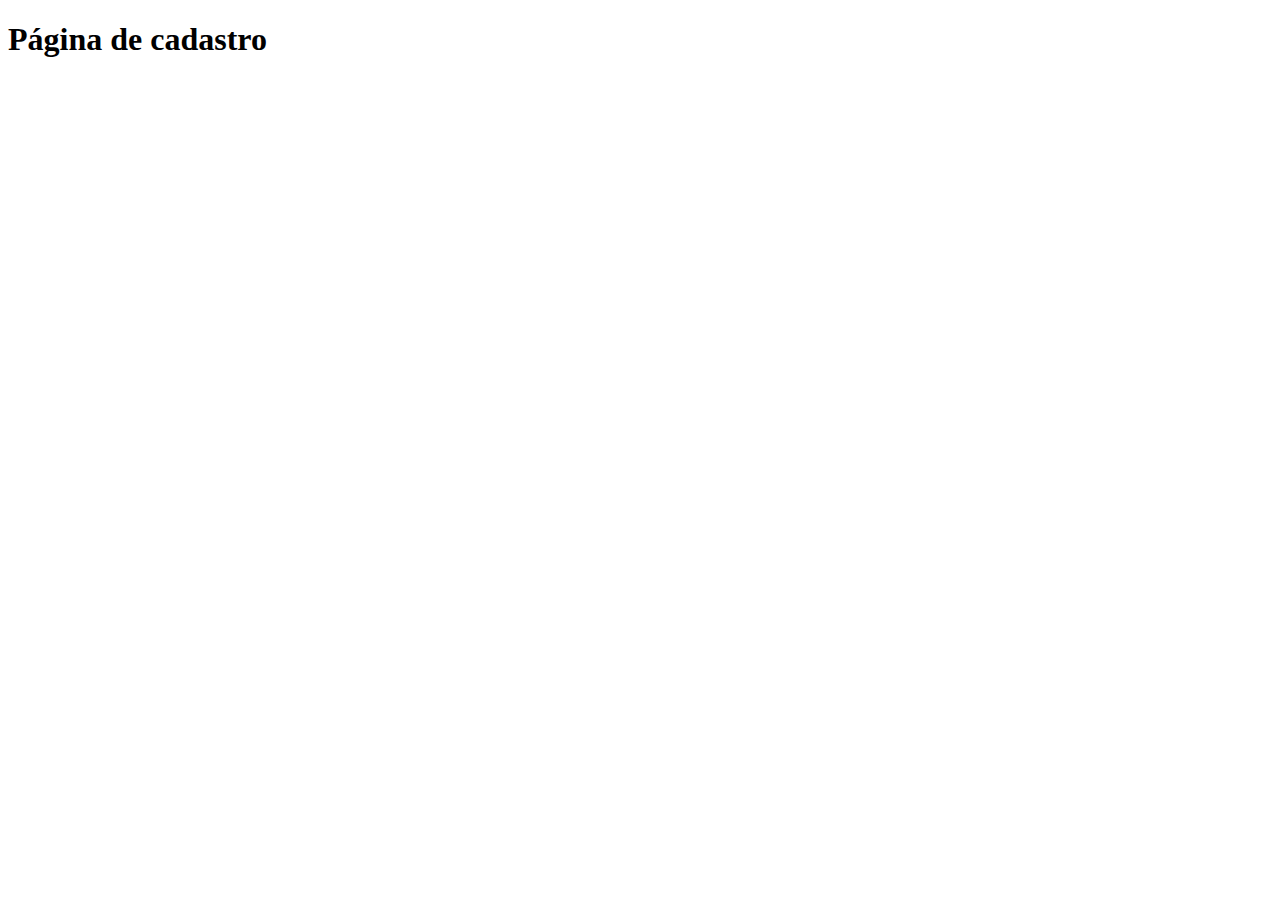
==== cadastro.html @ 09f773d8 "Menu and banner creation" ====
<!DOCTYPE html>
<html lang="en">
<head>
    <meta charset="UTF-8">
    <meta http-equiv="X-UA-Compatible" content="IE=edge">
    <meta name="viewport" content="width=device-width, initial-scale=1.0">
    <title>Cadastro</title>
</head>
<body>
    <h1>Página de cadastro</h1>
    
</body>
</html>
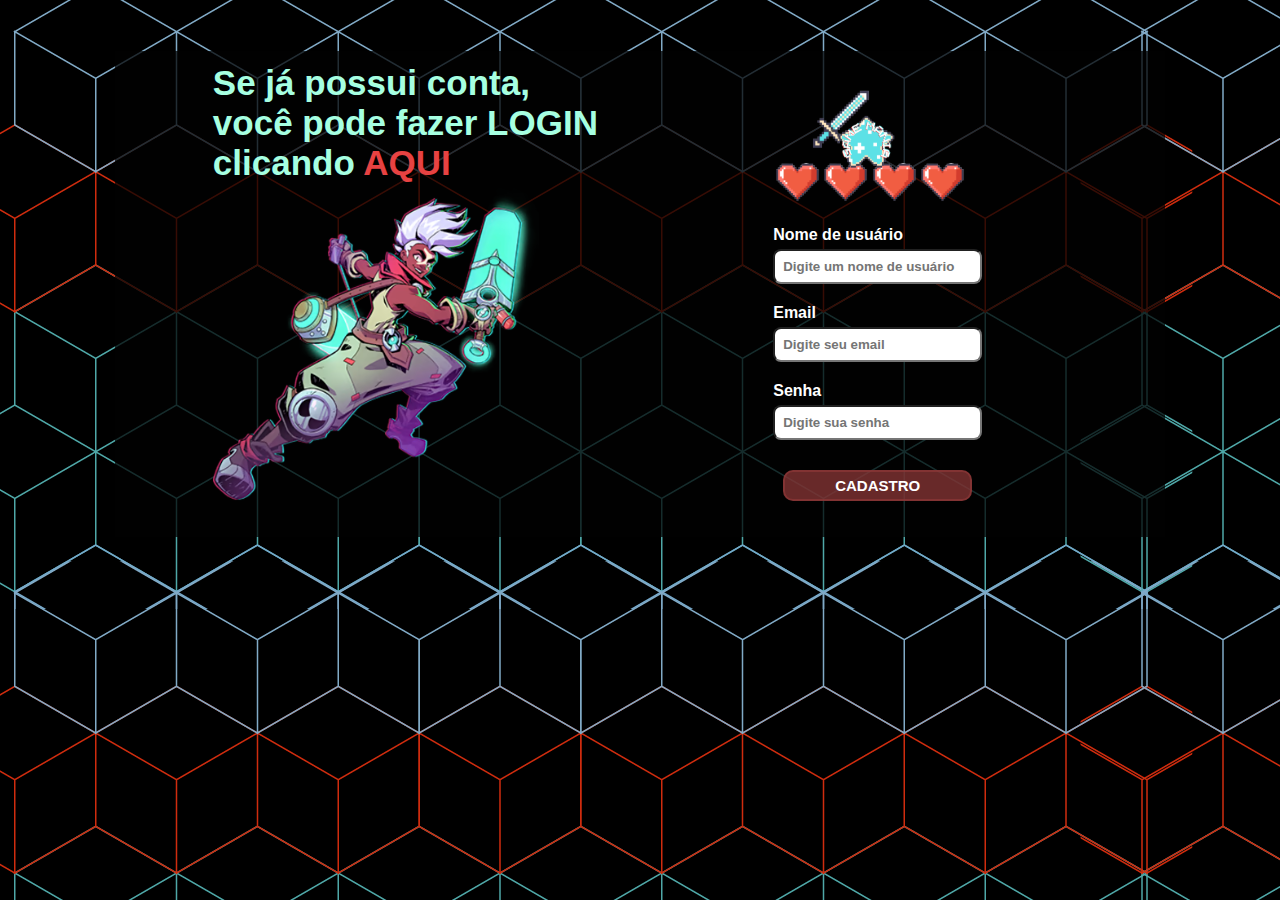
==== commit 1762e31e: "Finalizacao da pagina de login e cadastro" ====
--- a/cadastro.html
+++ b/cadastro.html
@@ -1,13 +1,38 @@
 <!DOCTYPE html>
-<html lang="en">
+<html lang="pt-br">
 <head>
     <meta charset="UTF-8">
-    <meta http-equiv="X-UA-Compatible" content="IE=edge">
     <meta name="viewport" content="width=device-width, initial-scale=1.0">
-    <title>Cadastro</title>
+    <link rel="stylesheet" href="style-cadastro.css">
+    <script src="index.js"></script>
+    <title>Cadastro Game Mania</title>
 </head>
 <body>
-    <h1>Página de cadastro</h1>
-    
+    <form onsubmit="return submitform(event)">
+        <div class="cadastro"> 
+            <div class="cadastro-visual">
+                <picture>
+                    <h1>Se já possui conta, 
+                        <br>
+                        você pode fazer LOGIN 
+                        <br>
+                        clicando <a href="login.html" id="text-lnk">AQUI</a></h1>
+                    <img src="img/ekko-img.svg" alt="">
+                </picture>
+            </div>
+        
+            <div class="cadastro-info">
+                <picture>
+                    <img src="img/game-mania-team.svg" alt="" id="gamemania-team-img">
+                </picture>
+                <div class="cadastro-info cadastro-info-box">
+                    Nome de usuário<input type="text" name="nome-usuario" placeholder="Digite um nome de usuário" required>
+                    Email<input type="email" name="email" placeholder="Digite seu email" required>
+                    Senha<input type="password" name="password" placeholder="Digite sua senha" required>
+                    <input type="submit" value="CADASTRO" id="cadastro-btn">
+                </div>
+            </div>
+        </div>
+    </form>
 </body>
 </html>--- a/style-cadastro.css
+++ b/style-cadastro.css
@@ -0,0 +1,78 @@
+*{
+    margin: 0;
+    font-family: sans-serif;
+}
+
+body{
+    background-color: black;
+    background-image: url(img/bakcground-login-cadastro.png);
+}
+
+.cadastro{
+    background-color: rgba(2, 2, 2, 0.74);
+    color: white;
+    display: flex;
+    align-items: center;
+    justify-content: space-around;
+    margin-top: 4%;
+    margin-left: 9%;
+    margin-right: 9%;
+}
+
+.cadastro-visual{
+    padding: 12px;
+    color: rgb(166, 255, 225);
+    font-size: 24px;
+    font-style: normal;
+}
+
+.cadastro-info{
+    margin-right: 10%;
+    display: flex;
+    flex-direction: column;
+}
+
+.cadastro-info .cadastro-info-box{
+    display: flex;
+    font-weight: bold;
+    margin: -8px;
+}
+
+.cadastro-info .cadastro-info-box input{
+    font-weight: bold;
+    border-radius: 8px;
+    margin-top: 5px;
+    margin-bottom: 20px;
+    padding: 8px;
+}
+
+h1{
+    font-size: 35px;
+}
+
+#text-lnk{
+    text-decoration: none;
+    color: rgb(231, 66, 66);
+}
+
+#text-lnk:hover{
+    color: rgb(161, 224, 248);
+}
+
+#gamemania-team-img{
+    margin-bottom: 22px;
+    margin-left: -5%;
+}
+
+#cadastro-btn{
+    cursor: pointer;
+    background-color: rgba(139, 55, 55, 0.747);
+    color: white;
+    font-weight: bold;
+    border-radius: 10px;
+    border-style: solid;
+    border-color: rgba(139, 55, 55, 0.747);
+    margin: 10px;
+    padding: 5px;
+    font-size: 15px;
+}